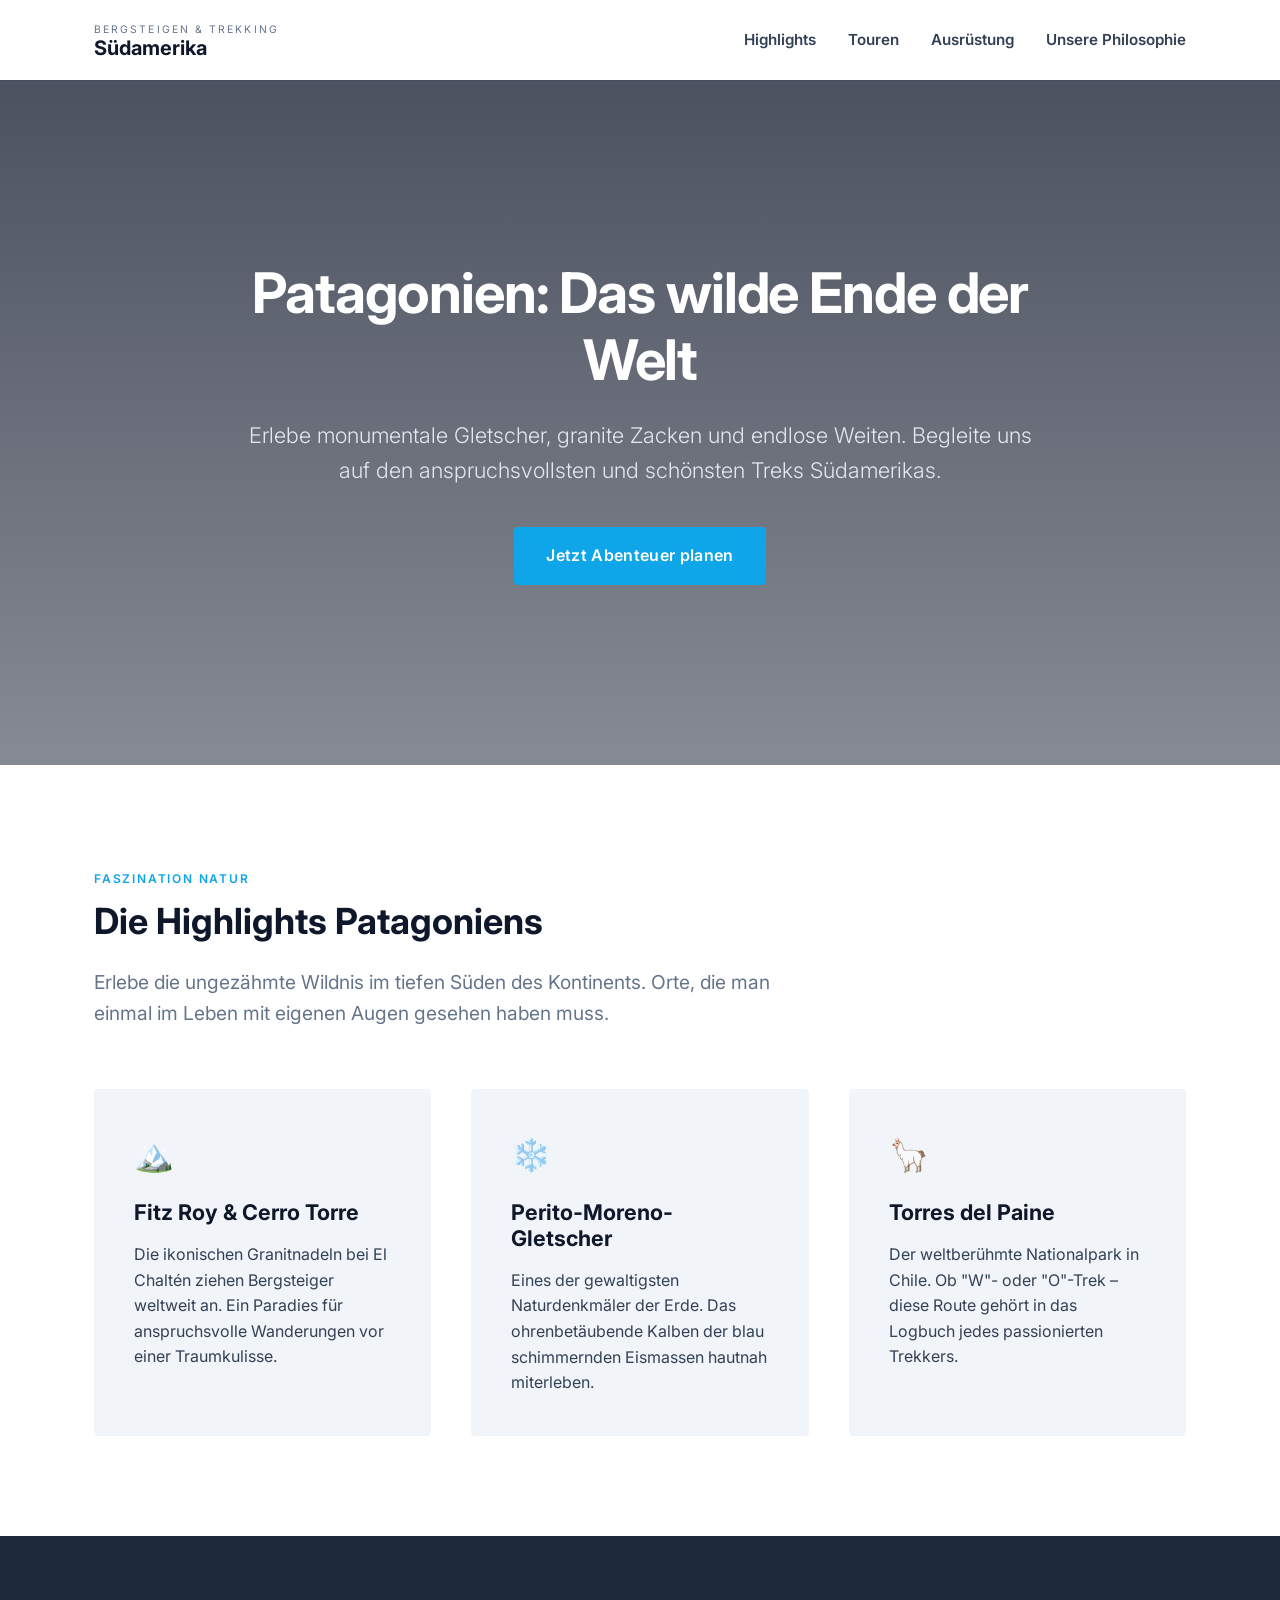
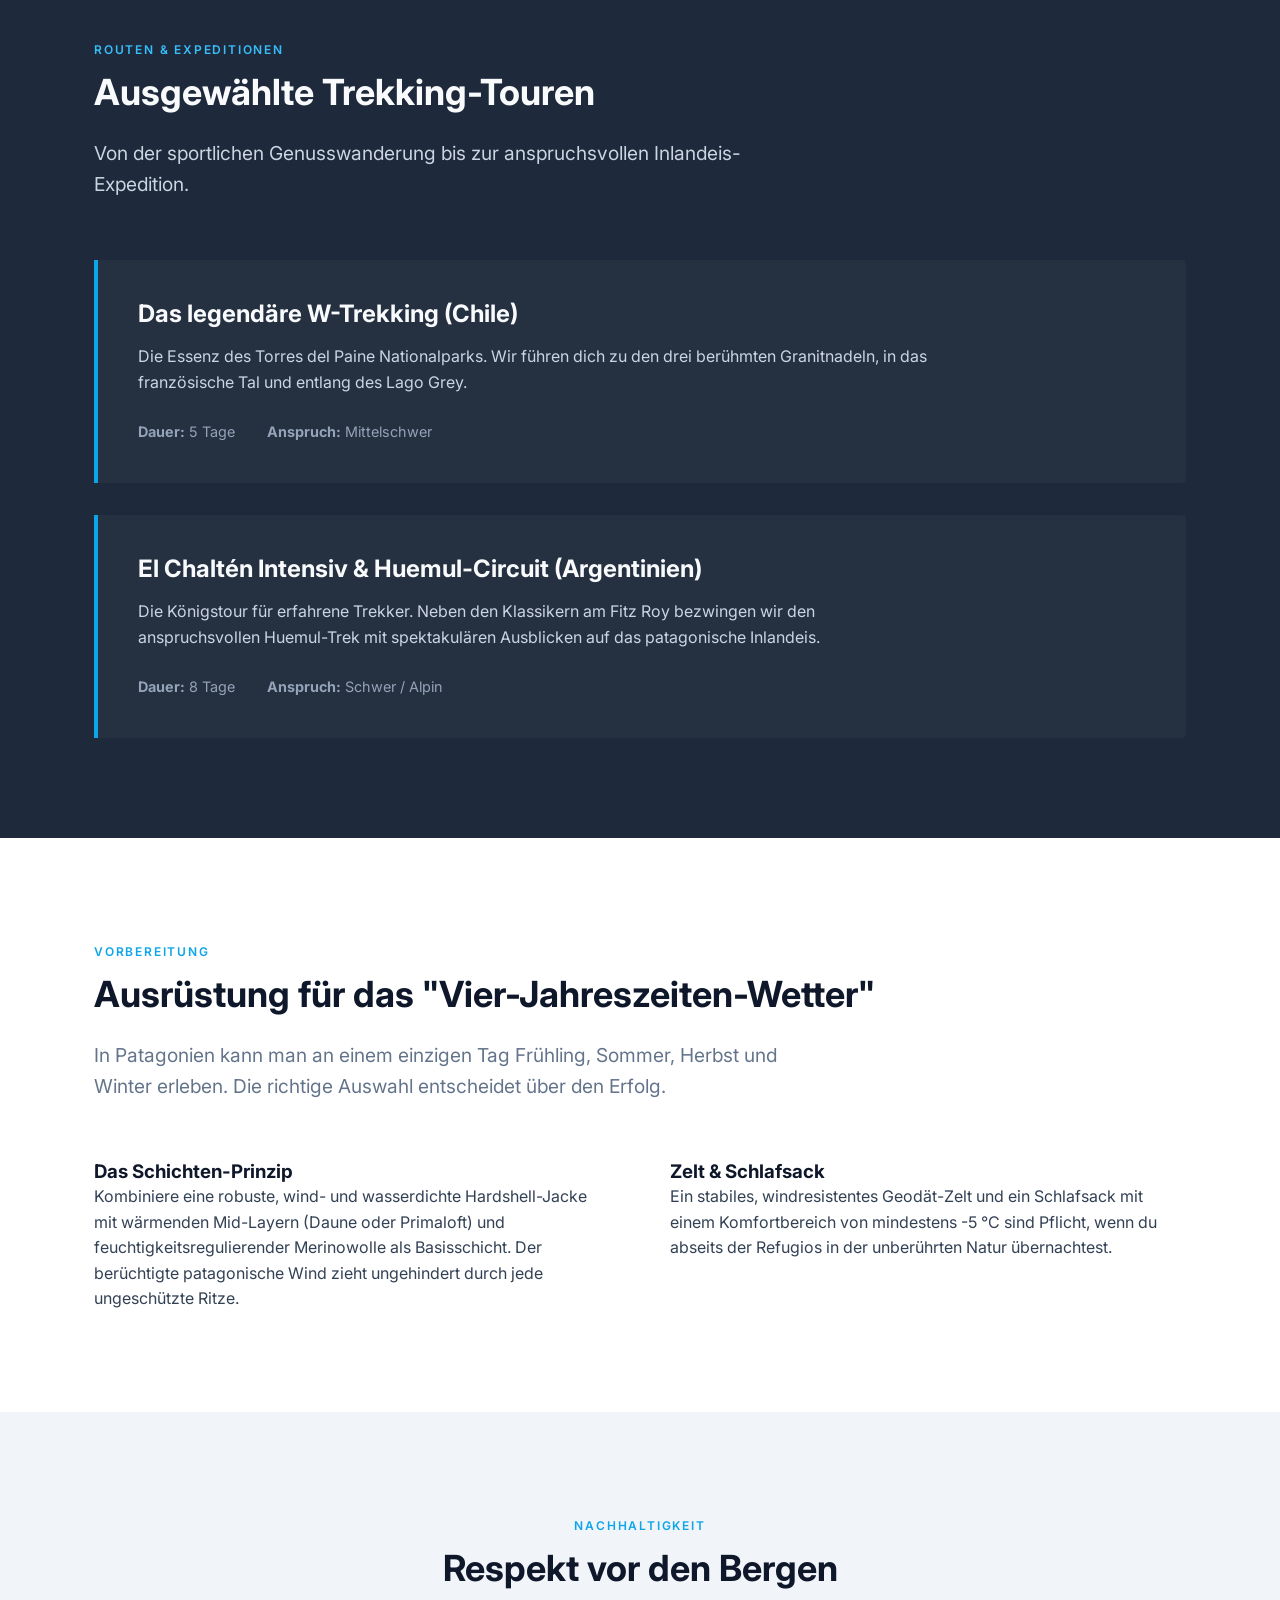
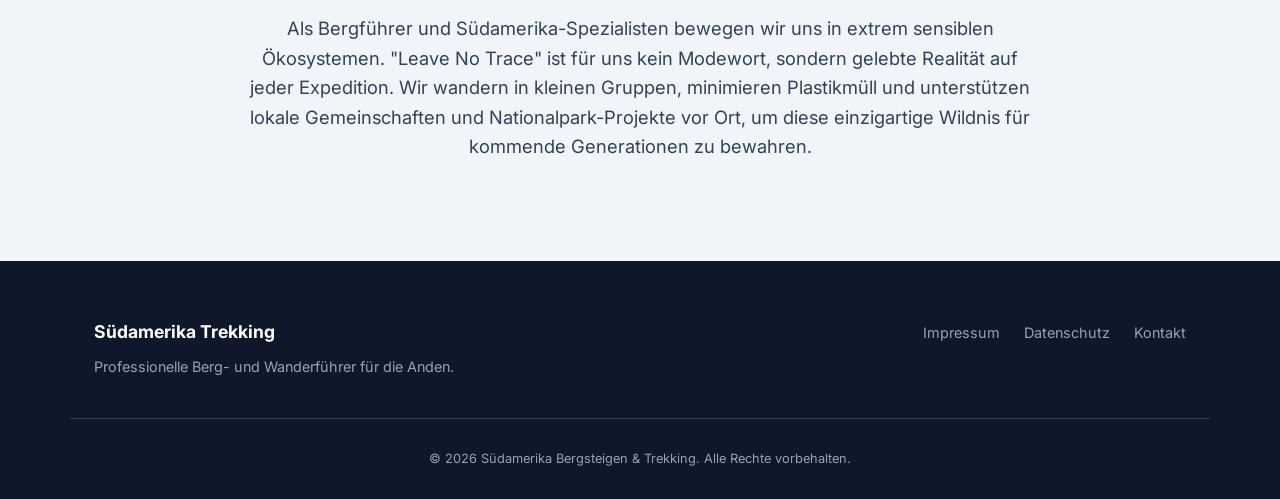
==== gemini-code-1782920765060.html @ 70ffc14b "Add files via upload" ====
<!DOCTYPE html>
<html lang="de">
<head>
    <meta charset="UTF-8">
    <meta name="viewport" content="width=device-width, initial-scale=1.0">
    <title>Trekking in Patagonien | Südamerika Erleben</title>
    <meta name="description" content="Entdecke die wildeste Natur am Ende der Welt. Professionelle Trekking- und Bergsteigertouren in Patagonien.">
    <link rel="stylesheet" href="style.css">
    <link rel="preconnect" href="https://fonts.googleapis.com">
    <link rel="preconnect" href="https://fonts.gstatic.com" crossorigin>
    <link href="https://fonts.googleapis.com/css2?family=Inter:wght@300;400;600;700&display=swap" rel="stylesheet">
</head>
<body>

    <header class="main-header">
        <div class="header-container">
            <a href="#" class="logo">
                <span class="logo-small">Bergsteigen & Trekking</span>
                <span class="logo-main">Südamerika</span>
            </a>
            <nav class="nav-menu">
                <ul>
                    <li><a href="#highlights">Highlights</a></li>
                    <li><a href="#touren">Touren</a></li>
                    <li><a href="#ausruestung">Ausrüstung</a></li>
                    <li><a href="#philosophie">Unsere Philosophie</a></li>
                </ul>
            </nav>
        </div>
    </header>

    <section class="hero">
        <div class="hero-content">
            <h1>Patagonien: Das wilde Ende der Welt</h1>
            <p>Erlebe monumentale Gletscher, granite Zacken und endlose Weiten. Begleite uns auf den anspruchsvollsten und schönsten Treks Südamerikas.</p>
            <a href="#touren" class="btn-cta">Jetzt Abenteuer planen</a>
        </div>
    </section>

    <section id="highlights" class="section section-light">
        <div class="container">
            <span class="section-badge">Faszination Natur</span>
            <h2>Die Highlights Patagoniens</h2>
            <p class="section-lead">Erlebe die ungezähmte Wildnis im tiefen Süden des Kontinents. Orte, die man einmal im Leben mit eigenen Augen gesehen haben muss.</p>
            
            <div class="grid-3-columns">
                <div class="card">
                    <div class="card-icon">🏔️</div>
                    <h3>Fitz Roy & Cerro Torre</h3>
                    <p>Die ikonischen Granitnadeln bei El Chaltén ziehen Bergsteiger weltweit an. Ein Paradies für anspruchsvolle Wanderungen vor einer Traumkulisse.</p>
                </div>
                <div class="card">
                    <div class="card-icon">❄️</div>
                    <h3>Perito-Moreno-Gletscher</h3>
                    <p>Eines der gewaltigsten Naturdenkmäler der Erde. Das ohrenbetäubende Kalben der blau schimmernden Eismassen hautnah miterleben.</p>
                </div>
                <div class="card">
                    <div class="card-icon">🦙</div>
                    <h3>Torres del Paine</h3>
                    <p>Der weltberühmte Nationalpark in Chile. Ob "W"- oder "O"-Trek – diese Route gehört in das Logbuch jedes passionierten Trekkers.</p>
                </div>
            </div>
        </div>
    </section>

    <section id="touren" class="section section-dark">
        <div class="container">
            <span class="section-badge badge-dark">Routen & Expeditionen</span>
            <h2>Ausgewählte Trekking-Touren</h2>
            <p class="section-lead">Von der sportlichen Genusswanderung bis zur anspruchsvollen Inlandeis-Expedition.</p>
            
            <div class="tour-list">
                <div class="tour-item">
                    <div class="tour-info">
                        <h3>Das legendäre W-Trekking (Chile)</h3>
                        <p>Die Essenz des Torres del Paine Nationalparks. Wir führen dich zu den drei berühmten Granitnadeln, in das französische Tal und entlang des Lago Grey.</p>
                        <ul class="tour-meta">
                            <li><strong>Dauer:</strong> 5 Tage</li>
                            <li><strong>Anspruch:</strong> Mittelschwer</li>
                        </ul>
                    </div>
                </div>
                <div class="tour-item">
                    <div class="tour-info">
                        <h3>El Chaltén Intensiv & Huemul-Circuit (Argentinien)</h3>
                        <p>Die Königstour für erfahrene Trekker. Neben den Klassikern am Fitz Roy bezwingen wir den anspruchsvollen Huemul-Trek mit spektakulären Ausblicken auf das patagonische Inlandeis.</p>
                        <ul class="tour-meta">
                            <li><strong>Dauer:</strong> 8 Tage</li>
                            <li><strong>Anspruch:</strong> Schwer / Alpin</li>
                        </ul>
                    </div>
                </div>
            </div>
        </div>
    </section>

    <section id="ausruestung" class="section section-light">
        <div class="container">
            <span class="section-badge">Vorbereitung</span>
            <h2>Ausrüstung für das "Vier-Jahreszeiten-Wetter"</h2>
            <p class="section-lead">In Patagonien kann man an einem einzigen Tag Frühling, Sommer, Herbst und Winter erleben. Die richtige Auswahl entscheidet über den Erfolg.</p>
            
            <div class="grid-2-columns">
                <div>
                    <h3>Das Schichten-Prinzip</h3>
                    <p>Kombiniere eine robuste, wind- und wasserdichte Hardshell-Jacke mit wärmenden Mid-Layern (Daune oder Primaloft) und feuchtigkeitsregulierender Merinowolle als Basisschicht. Der berüchtigte patagonische Wind zieht ungehindert durch jede ungeschützte Ritze.</p>
                </div>
                <div>
                    <h3>Zelt & Schlafsack</h3>
                    <p>Ein stabiles, windresistentes Geodät-Zelt und ein Schlafsack mit einem Komfortbereich von mindestens -5 °C sind Pflicht, wenn du abseits der Refugios in der unberührten Natur übernachtest.</p>
                </div>
            </div>
        </div>
    </section>

    <section id="philosophie" class="section section-custom">
        <div class="container">
            <div class="philosophie-box">
                <span class="section-badge">Nachhaltigkeit</span>
                <h2>Respekt vor den Bergen</h2>
                <p>Als Bergführer und Südamerika-Spezialisten bewegen wir uns in extrem sensiblen Ökosystemen. "Leave No Trace" ist für uns kein Modewort, sondern gelebte Realität auf jeder Expedition. Wir wandern in kleinen Gruppen, minimieren Plastikmüll und unterstützen lokale Gemeinschaften und Nationalpark-Projekte vor Ort, um diese einzigartige Wildnis für kommende Generationen zu bewahren.</p>
            </div>
        </div>
    </section>

    <footer class="main-footer">
        <div class="footer-container">
            <div class="footer-info">
                <h4>Südamerika Trekking</h4>
                <p>Professionelle Berg- und Wanderführer für die Anden.</p>
            </div>
            <div class="footer-links">
                <ul>
                    <li><a href="#">Impressum</a></li>
                    <li><a href="#">Datenschutz</a></li>
                    <li><a href="#">Kontakt</a></li>
                </ul>
            </div>
        </div>
        <div class="footer-bottom">
            <p>&copy; 2026 Südamerika Bergsteigen & Trekking. Alle Rechte vorbehalten.</p>
        </div>
    </footer>

</body>
</html>
---- style.css ----
/* --------------------------------------------------------------------------
   1. GLOBALE EINSTELLUNGEN & VARIABLEN
-------------------------------------------------------------------------- */
:root {
    /* Farbpalette */
    --color-primary: #1e293b;     /* Tiefes Schieferblau */
    --color-secondary: #0f172a;   /* Fast Schwarz für starken Kontrast */
    --color-accent: #0ea5e9;      /* Klares Cyan/Gletscherblau für CTAs */
    --color-accent-hover: #0284c7;/* Dunkleres Cyan für Hover-Effekte */
    --color-text-dark: #334155;   /* Gut lesbares Dunkelgrau für Fließtext */
    --color-text-light: #f8fafc;  /* Off-White für dunkle Hintergründe */
    --color-bg-light: #ffffff;
    --color-bg-muted: #f1f5f9;    /* Sanftes Grau für Sektionswechsel */
    
    /* Layout */
    --max-width: 1140px;
    --header-height: 80px;
}

* {
    box-sizing: border-box;
    margin: 0;
    padding: 0;
}

html {
    font-size: 16px;
    font-family: 'Inter', sans-serif;
    line-height: 1.6;
    color: var(--color-text-dark);
    scroll-behavior: smooth; /* Erlaubt sanftes Scrollen bei Anker-Links */
}

body {
    background-color: var(--color-bg-light);
    padding-top: var(--header-height); /* Verhindert, dass der fixierte Header Inhalte verdeckt */
}

/* Typografie */
h1, h2, h3, h4 {
    color: var(--color-secondary);
    font-weight: 700;
    line-height: 1.2;
}

a {
    text-decoration: none;
    color: inherit;
    transition: color 0.3s ease, background-color 0.3s ease;
}

/* Layout-Container */
.container {
    width: 100%;
    max-width: var(--max-width);
    margin: 0 auto;
    padding: 0 24px;
}

/* --------------------------------------------------------------------------
   2. REUSABLE COMPONENTS (Badges, Buttons, Grids)
-------------------------------------------------------------------------- */
.section {
    padding: 100px 0; /* Großzügiger Whitespace zwischen den Sektionen */
}

.section-light { background-color: var(--color-bg-light); }
.section-dark { 
    background-color: var(--color-primary); 
    color: var(--color-text-light);
}
.section-dark h2, .section-dark h3 { color: var(--color-text-light); }

.section-badge {
    display: inline-block;
    font-size: 0.75rem;
    text-transform: uppercase;
    letter-spacing: 0.15em;
    font-weight: 600;
    color: var(--color-accent);
    margin-bottom: 12px;
}
.badge-dark { color: #38bdf8; }

h2 {
    font-size: 2.25rem;
    margin-bottom: 24px;
}

.section-lead {
    font-size: 1.2rem;
    max-width: 700px;
    margin-bottom: 60px;
    color: #64748b;
}
.section-dark .section-lead { color: #cbd5e1; }

/* Grid-Systeme via Flexbox/Grid */
.grid-3-columns {
    display: grid;
    grid-template-columns: repeat(auto-fit, minmax(300px, 1fr));
    gap: 40px;
}

.grid-2-columns {
    display: grid;
    grid-template-columns: repeat(auto-fit, minmax(340px, 1fr));
    gap: 60px;
}

/* Button */
.btn-cta {
    display: inline-block;
    background-color: var(--color-accent);
    color: #ffffff;
    padding: 16px 32px;
    border-radius: 4px;
    font-weight: 600;
    letter-spacing: 0.02em;
}

.btn-cta:hover {
    background-color: var(--color-accent-hover);
}

/* --------------------------------------------------------------------------
   3. FIXED HEADER & NAVIGATION
-------------------------------------------------------------------------- */
.main-header {
    position: fixed;
    top: 0;
    left: 0;
    width: 100%;
    height: var(--header-height);
    background-color: rgba(255, 255, 255, 0.95);
    backdrop-filter: blur(8px); /* Eleganter Glaseffekt */
    box-shadow: 0 1px 0px rgba(0,0,0,0.05);
    z-index: 1000;
}

.header-container {
    max-width: var(--max-width);
    height: 100%;
    margin: 0 auto;
    padding: 0 24px;
    display: flex;
    justify-content: space-between;
    align-items: center;
}

.logo {
    display: flex;
    flex-direction: column;
}

.logo-small {
    font-size: 0.65rem;
    text-transform: uppercase;
    letter-spacing: 0.2em;
    color: #64748b;
}

.logo-main {
    font-size: 1.25rem;
    font-weight: 700;
    color: var(--color-secondary);
    line-height: 1;
}

.nav-menu ul {
    display: flex;
    list-style: none;
    gap: 32px;
}

.nav-menu a {
    font-size: 0.95rem;
    font-weight: 600;
    color: var(--color-text-dark);
}

.nav-menu a:hover {
    color: var(--color-accent);
}

/* --------------------------------------------------------------------------
   4. HERO SECTION
-------------------------------------------------------------------------- */
.hero {
    min-height: calc(85vh - var(--header-height));
    background: linear-gradient(rgba(15, 23, 42, 0.75), rgba(15, 23, 42, 0.50)), 
                url('https://images.unsplash.com/photo-1517411032315-54ef2cb783bb?auto=format&fit=crop&w=1920&q=80') no-repeat center center/cover;
    display: flex;
    align-items: center;
    justify-content: center;
    text-align: center;
    color: #ffffff;
    padding: 40px 24px;
}

.hero-content {
    max-width: 800px;
}

.hero h1 {
    font-size: 3.5rem;
    color: #ffffff;
    margin-bottom: 24px;
    letter-spacing: -0.02em;
}

.hero p {
    font-size: 1.35rem;
    margin-bottom: 40px;
    color: #e2e8f0;
    font-weight: 300;
}

/* --------------------------------------------------------------------------
   5. INHALTS-SEKTIONEN (SPEZIFISCHE STYLES)
-------------------------------------------------------------------------- */
/* Sektion 1: Highlights Cards */
.card {
    background-color: var(--color-bg-muted);
    padding: 40px;
    border-radius: 4px;
    transition: transform 0.3s ease;
}

.card:hover {
    transform: translateY(-5px);
}

.card-icon {
    font-size: 2rem;
    margin-bottom: 20px;
}

.card h3 {
    font-size: 1.35rem;
    margin-bottom: 16px;
}

/* Sektion 2: Touren-Liste */
.tour-list {
    display: flex;
    flex-direction: column;
    gap: 32px;
}

.tour-item {
    background-color: rgba(255, 255, 255, 0.03);
    border-left: 4px solid var(--color-accent);
    padding: 40px;
    border-radius: 0 4px 4px 0;
}

.tour-item h3 {
    font-size: 1.5rem;
    margin-bottom: 16px;
}

.tour-item p {
    color: #cbd5e1;
    max-width: 800px;
    margin-bottom: 24px;
}

.tour-meta {
    display: flex;
    gap: 32px;
    list-style: none;
    font-size: 0.9rem;
    color: #94a3b8;
}

/* Sektion 4: Philosophie */
.section-custom {
    background-color: var(--color-bg-muted);
}

.philosophie-box {
    max-width: 800px;
    margin: 0 auto;
    text-align: center;
}

.philosophie-box p {
    font-size: 1.15rem;
    color: var(--color-text-dark);
}

/* --------------------------------------------------------------------------
   6. FOOTER
-------------------------------------------------------------------------- */
.main-footer {
    background-color: var(--color-secondary);
    color: #94a3b8;
    padding: 60px 0 30px 0;
    font-size: 0.9rem;
}

.footer-container {
    max-width: var(--max-width);
    margin: 0 auto;
    padding: 0 24px 40px 24px;
    display: flex;
    justify-content: space-between;
    flex-wrap: wrap;
    gap: 40px;
    border-bottom: 1px solid #334155;
}

.footer-info h4 {
    color: #ffffff;
    font-size: 1.1rem;
    margin-bottom: 12px;
}

.footer-links ul {
    list-style: none;
    display: flex;
    gap: 24px;
}

.footer-links a:hover {
    color: #ffffff;
}

.footer-bottom {
    max-width: var(--max-width);
    margin: 0 auto;
    padding: 30px 24px 0 24px;
    text-align: center;
    font-size: 0.8rem;
}

/* --------------------------------------------------------------------------
   7. RESPONSIVE DESIGN (MOBILE OPTIMIERUNG)
-------------------------------------------------------------------------- */
@media (max-width: 768px) {
    html { font-size: 15px; } /* Skaliert Schriften auf kleinen Geräten leicht herunter */
    
    .section { padding: 70px 0; }
    
    .header-container {
        flex-direction: column;
        justify-content: center;
        gap: 12px;
    }
    
    body { padding-top: 100px; } /* Platzhalter für zweizeiligen Header im Mobile-Modus */
    
    .nav-menu ul {
        gap: 16px;
    }
    
    .nav-menu a {
        font-size: 0.85rem;
    }
    
    .hero h1 { font-size: 2.25rem; }
    .hero p { font-size: 1.1rem; }
    
    .grid-2-columns, .grid-3-columns {
        gap: 24px;
    }
    
    .footer-container {
        flex-direction: column;
        text-align: center;
        gap: 24px;
    }
    
    .footer-links ul {
        justify-content: center;
    }
}
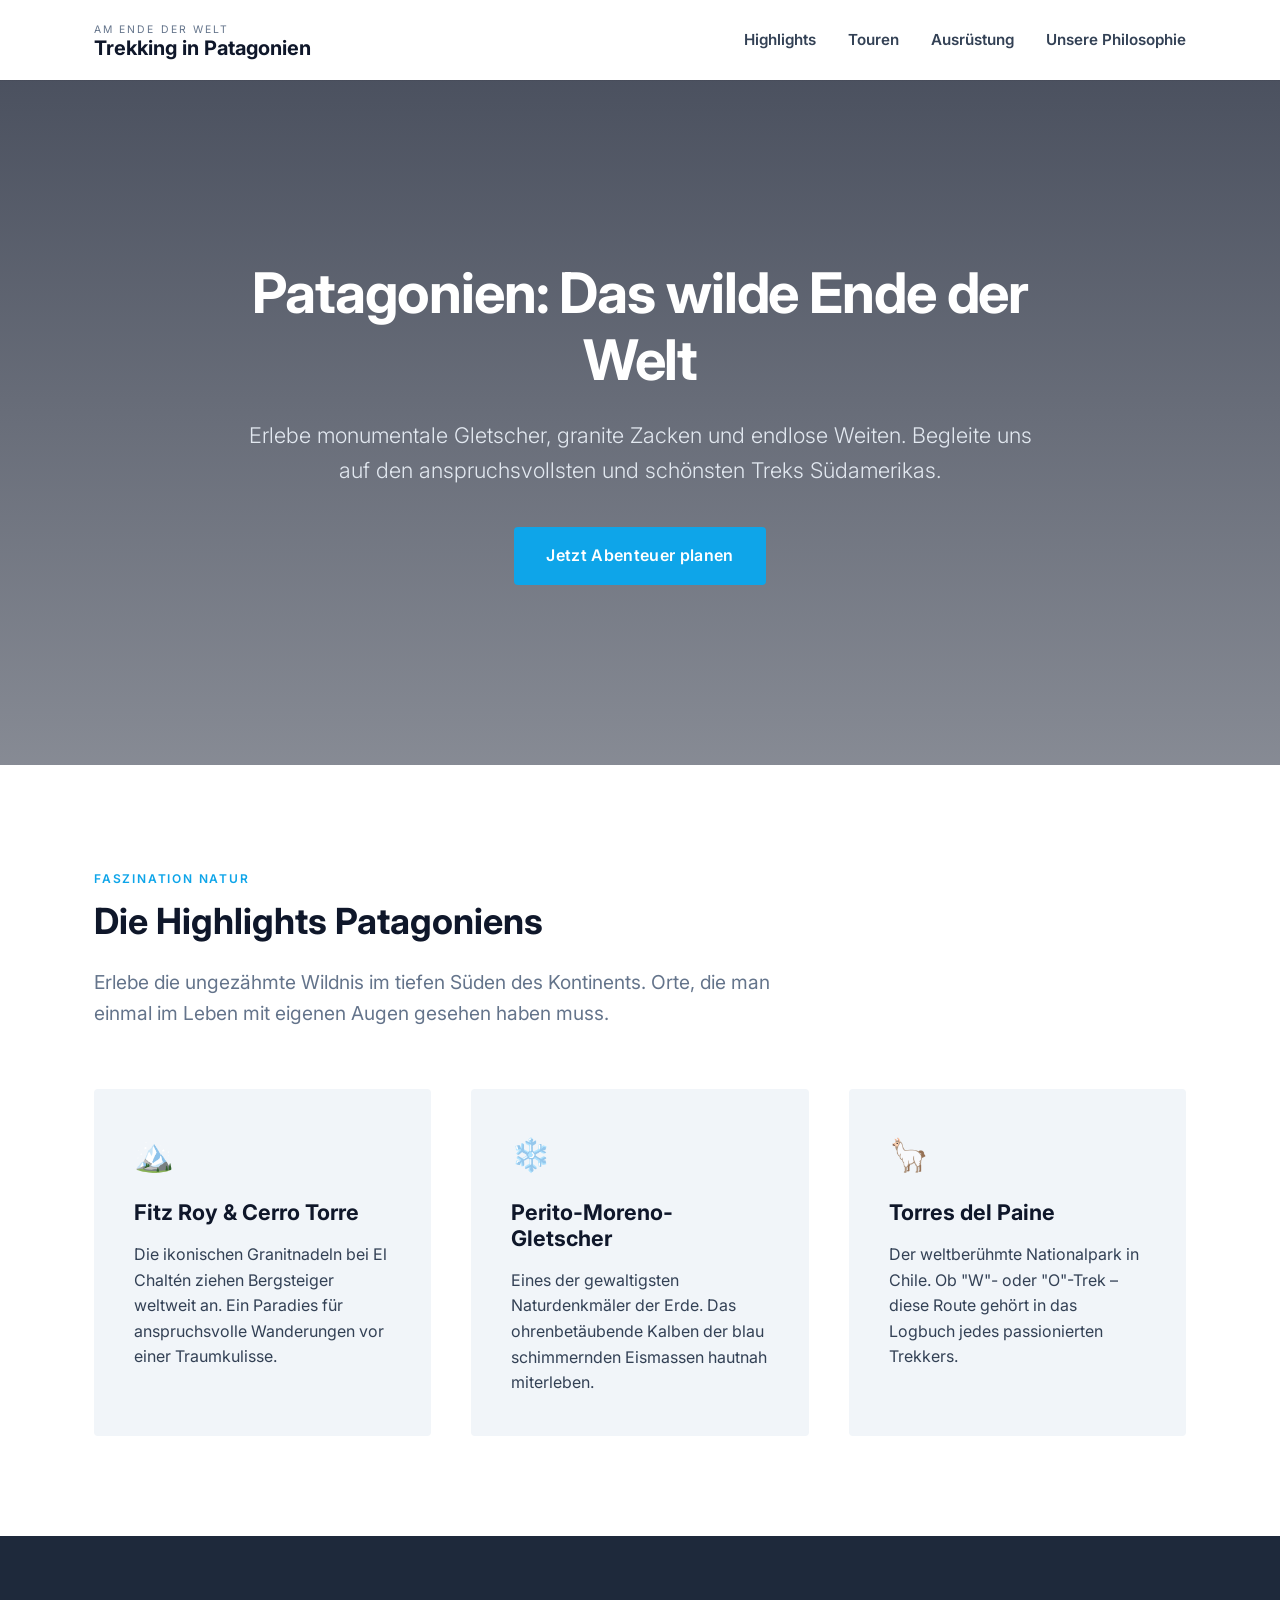
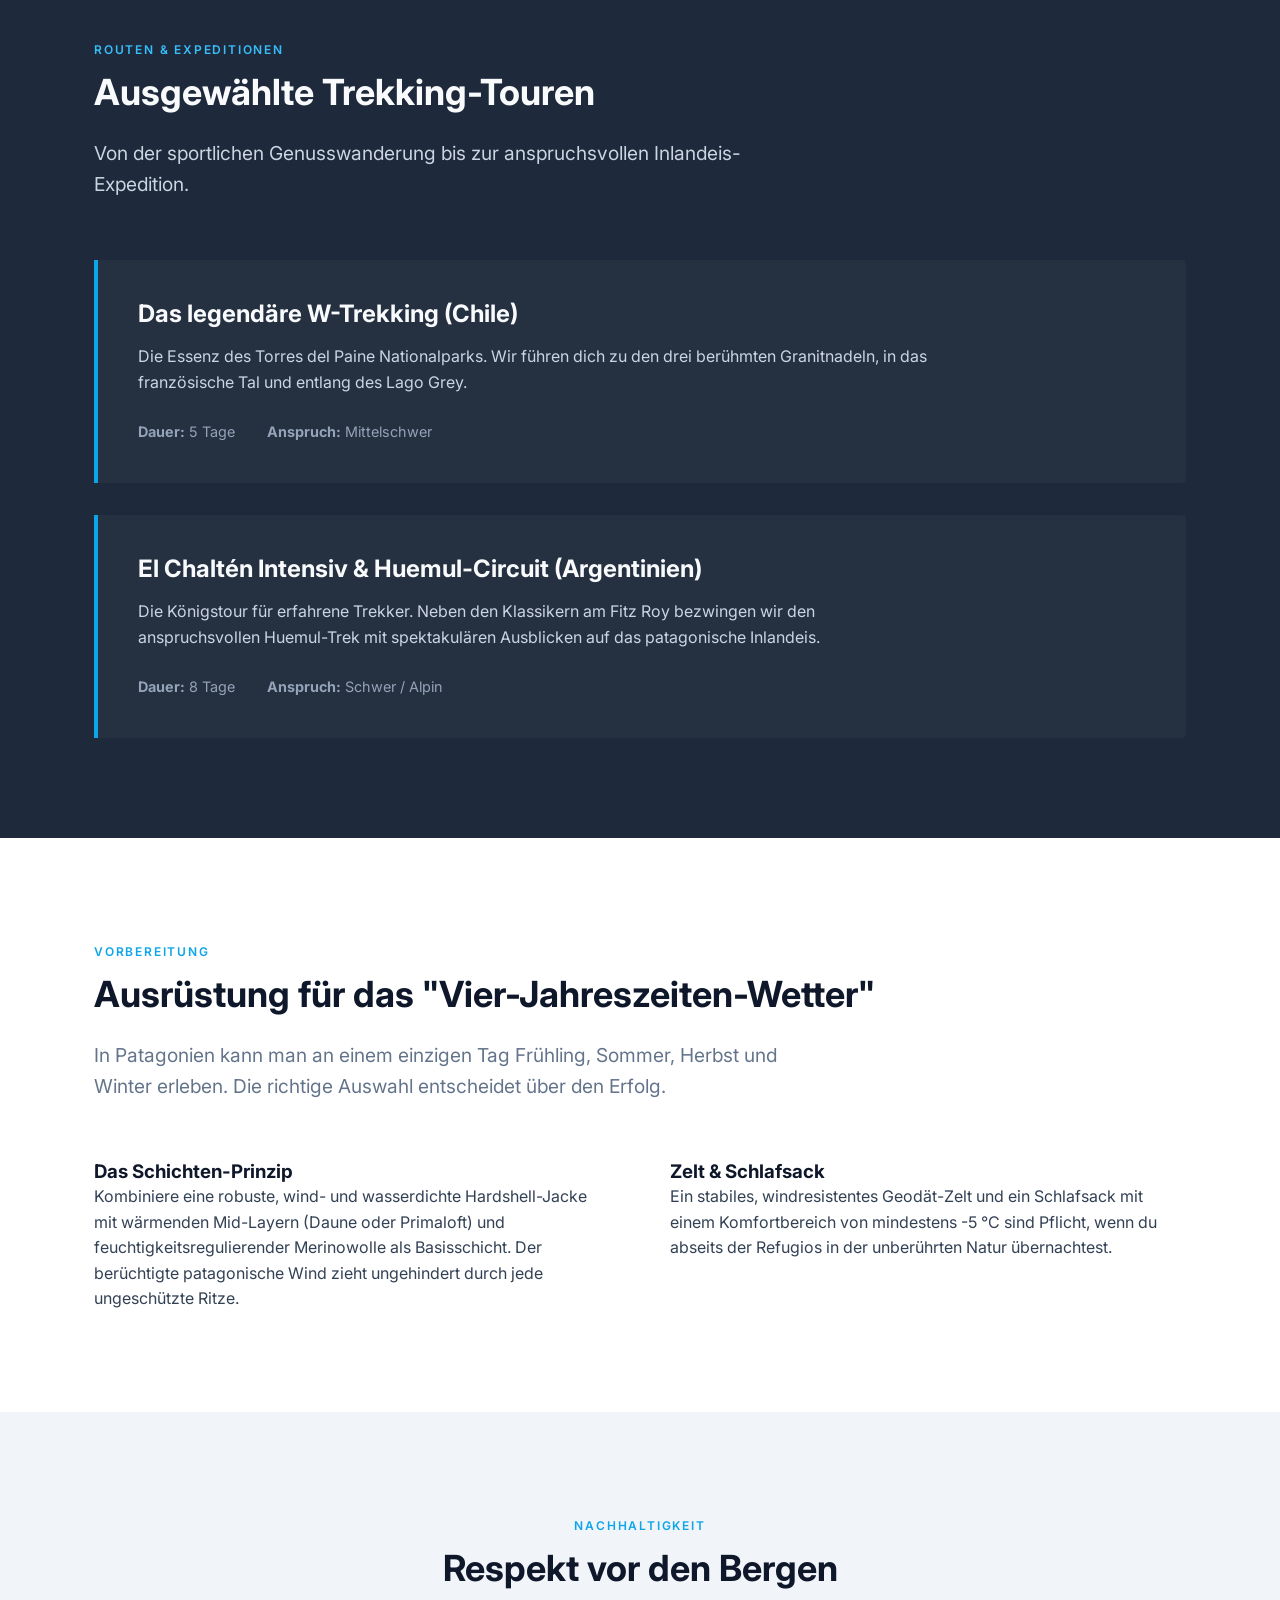
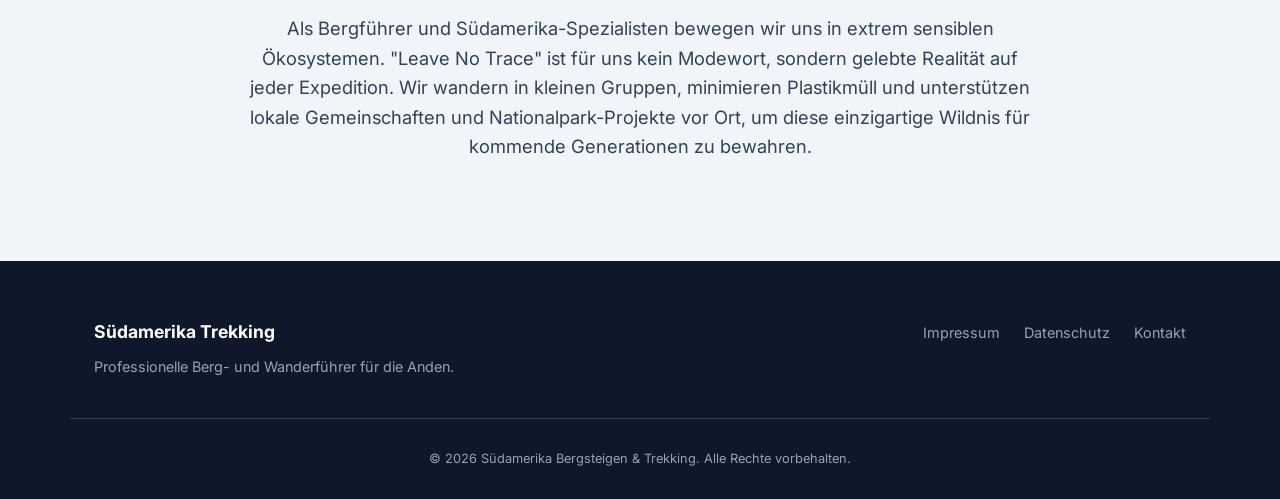
==== commit 9f5cd0bf: "index.html" ====
--- a/gemini-code-1782920765060.html
+++ b/gemini-code-1782920765060.html
@@ -15,8 +15,8 @@
     <header class="main-header">
         <div class="header-container">
             <a href="#" class="logo">
-                <span class="logo-small">Bergsteigen & Trekking</span>
-                <span class="logo-main">Südamerika</span>
+                <span class="logo-small">Am Ende der Welt</span>
+                <span class="logo-main">Trekking in Patagonien</span>
             </a>
             <nav class="nav-menu">
                 <ul>
@@ -143,4 +143,4 @@
     </footer>
 
 </body>
-</html>+</html>
